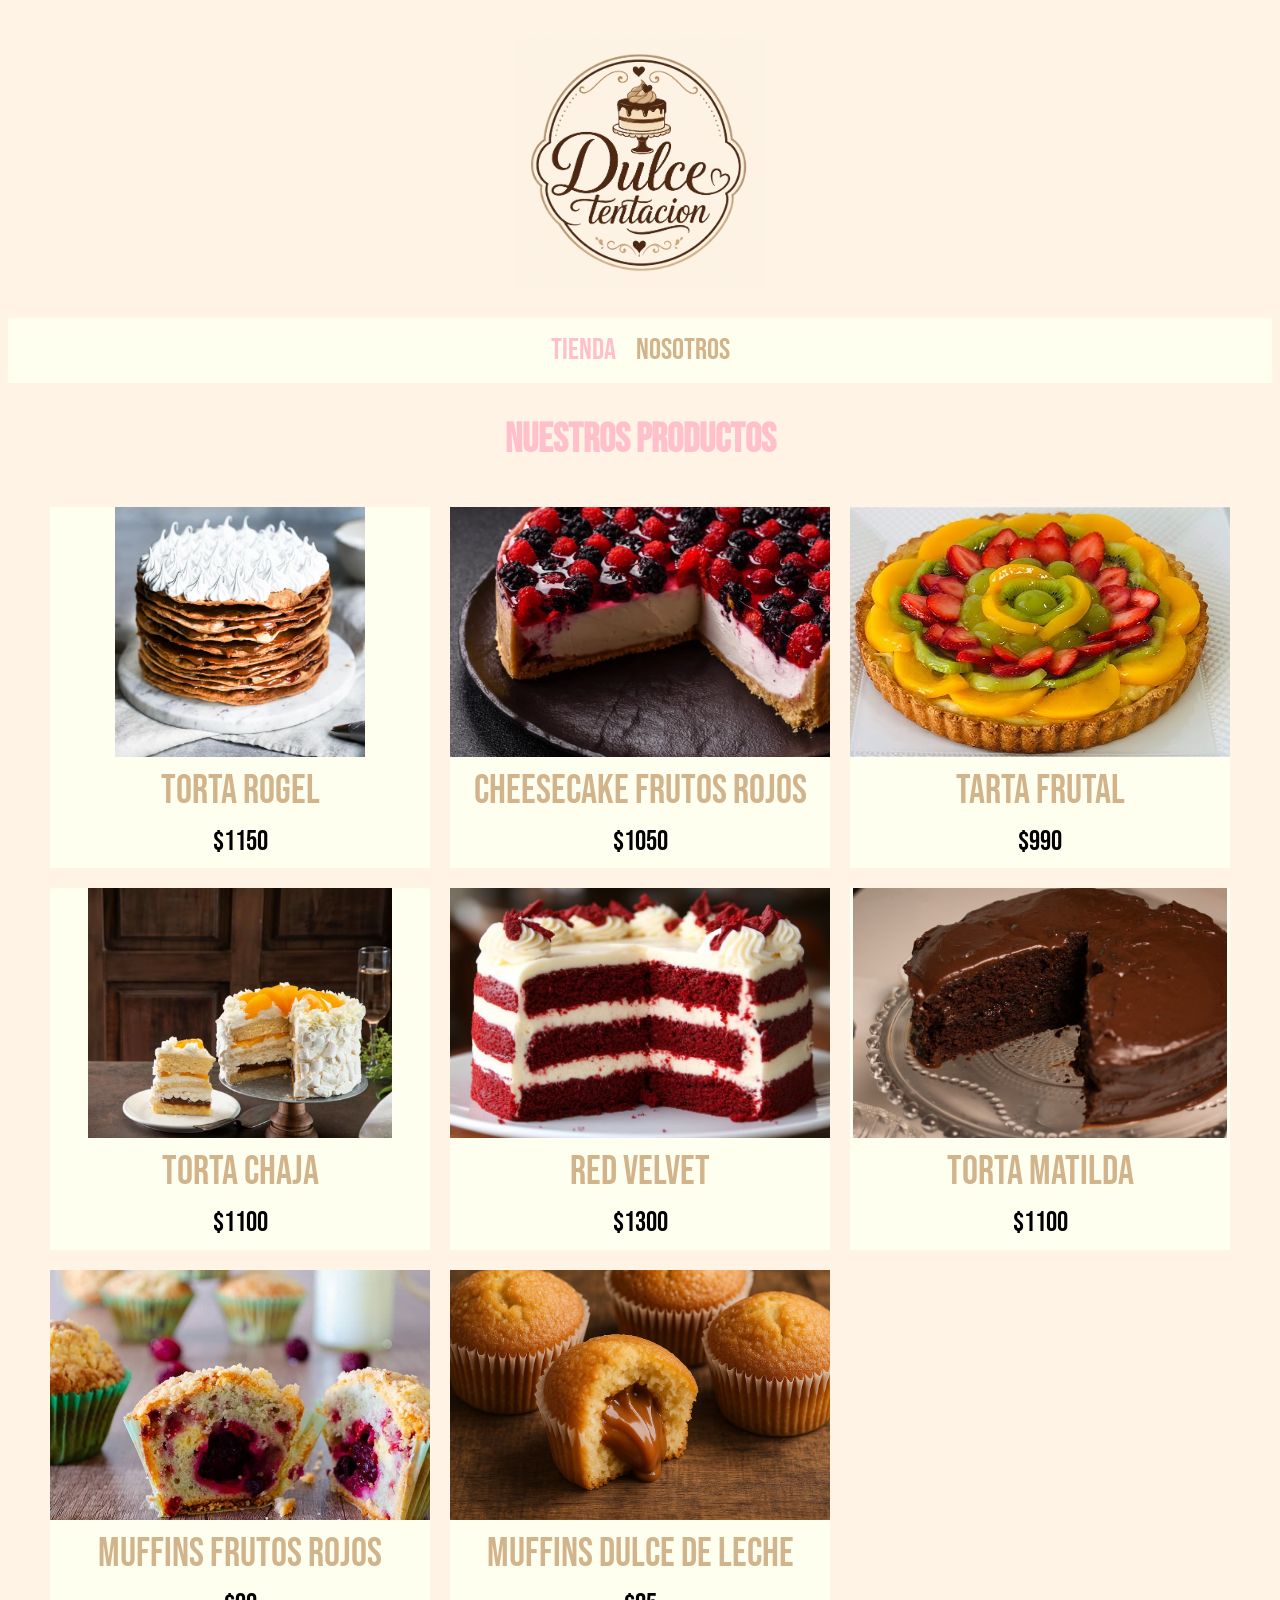
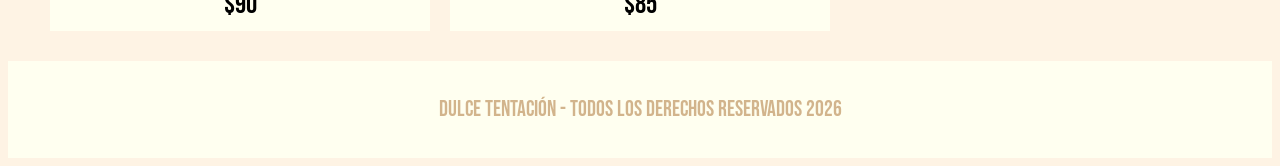
==== index/index.html @ 6352034e "Primer commit" ====
<!DOCTYPE html>
<html lang="en">
    <head>
        <meta charset="UTF-8">
        <meta name="viewport" content="width=device-width, initial-scale=1.0">
        <title>Dulce Tentación</title>
        <link rel="stylesheet" href="css/normalize.css">
        <link rel="preconnect" href="https://fonts.googleapis.com">
        <link rel="preconnect" href="https://fonts.gstatic.com" crossorigin>
        <link
            href="https://fonts.googleapis.com/css2?family=Bebas+Neue&display=swap"
            rel="stylesheet">

        <link rel="stylesheet" href="../style/style.css">

    </head>
    <body>
        <header class="header">
            <a href="index.html">
                <img class="header__logo"
                    src="img/dulcetentacion marron beige.png" alt="logotipo">
            </a>
        </header>

        <nav class="navegacion">
            <a class="navegacion__enlace navegacion__enlace--activo"
                href="index.html">Tienda</a>
            <a class="navegacion__enlace" href="nosotros.html">Nosotros</a>
        </nav>

        <main class="contenedor">
            <h1>Nuestros Productos</h1>
            
                </div> <!--.producto---->
                <div class="grid">
                    <div class="producto">
                        <a href="producto.html">
                            <img class="producto__imagen"
                                src="img/tortarogel.webp">
                            <div class="producto__informacion">
                                <p class="producto__nombre">Torta Rogel</p>
                                <p class="producto__precio">$1150</p>
                            </div>
                        </a>
                    </div> <!--.producto---->
                    <div class="producto">
                        <a href="cheesecake.html">
                            <img class="producto__imagen"
                                src="img/cheesecake.webp">
                            <div class="producto__informacion">
                                <p class="producto__nombre">Cheesecake frutos rojos</p>
                                <p class="producto__precio">$1050</p>
                            </div>
                        </a>
                    </div> <!--.producto---->
                   <div class="producto">
                        <a href="tartafrutal.html">
                            <img class="producto__imagen"
                                src="img/tartafrutal.jpg">
                            <div class="producto__informacion">
                                <p class="producto__nombre">Tarta frutal</p>
                                <p class="producto__precio">$990</p>
                            </div>
                        </a>
                    </div> <!--.producto---->
                     <div class="producto">
                        <a href="chaja.html">
                            <img class="producto__imagen"
                                src="img/tortachaja.avif">
                            <div class="producto__informacion">
                                <p class="producto__nombre">Torta chaja</p>
                                <p class="producto__precio">$1100</p>
                            </div>
                        </a>
                    </div> <!--.producto---->
                    <div class="producto">
                        <a href="redvelvet.html">
                            <img class="producto__imagen"
                                src="img/redvelvet.avif">
                            <div class="producto__informacion">
                                <p class="producto__nombre">Red Velvet</p>
                                <p class="producto__precio">$1300</p>
                            </div>
                        </a>
                    </div> <!--.producto---->
                   <div class="producto">
                        <a href="matilda.html">
                            <img class="producto__imagen"
                                src="img/Tortamatilda.jpg">
                            <div class="producto__informacion">
                                <p class="producto__nombre">Torta matilda</p>
                                <p class="producto__precio">$1100</p>
                            </div>
                        </a>
                    </div> <!--.producto---->
                     <div class="producto">
                        <a href="muffinsfrutosrojos.html">
                            <img class="producto__imagen"
                                src="img/muffinsfrutosrojos.jpg">
                            <div class="producto__informacion">
                                <p class="producto__nombre">Muffins frutos rojos</p>
                                <p class="producto__precio">$90</p>
                            </div>
                        </a>
                    </div> <!--.producto---->
                     <div class="producto">
                        <a href="muffinsddl.html">
                            <img class="producto__imagen"
                                src="img/muffinsddl.avif">
                            <div class="producto__informacion">
                                <p class="producto__nombre">Muffins dulce de leche</p>
                                <p class="producto__precio">$85</p>
                            </div>
                        </a>
                    </div> <!--.producto---->
                    

                
                </div>
            </main>

            <footer class="footer">
                <p class="footer__texto">Dulce Tentación - Todos los derechos
                    reservados 2026</p>
            </footer>

        </body>
    </html>
---- style/style.css ----
:root {
    --primario: #FEF3E4;
    --primarioOscuro: #FFFFF0;
    --secundario: #FFC0CB;
    --secundarioOscuro: rgb(233, 287, 22);
    --blanco: #D2B48C;
    --negro: #000;

    --fuentePrincipal: "Bebas Neue", sans-serif;

}

html {
    box-sizing: border-box;
    font-size: 62.5%;
}

*, *:before, *:after {
    box-sizing: inherit;
}

/** Globales **/
body {
    background: var(--primario);
    font-size: 1.6rem;
    line-height: 1.5;
}

p {
    font-size: 1.8rem;
    font-family: Arial, Helvetica, sans-serif;
    color: var(--blanco);
}

a {
    text-decoration: none;
}

.img{
width: auto;
}


.contenedor {
    max-width: 120rem;
    margin: 0 auto;
}

h1, h2, h3 {
    text-align: center;
    color: var(--secundario);
    font-family: var(--fuentePrincipal);
}

h1 {
    font-size: 4rem;
}

h2 {
    font-size: 3.2rem;
}

h3 {
    font-size: 2.4rem;
}

.header__logo {
    width: 25rem;
    height: auto;
    display: block;
    margin: 3rem auto;
}

/** Header **/
.header {
    display: flex;
    justify-content: center;
}


/** Footer **/
.footer {
    background-color: var(--primarioOscuro);
    padding: 1rem 0;
    margin-top: 2rem;
}

.footer__texto {
    text-align: center;
    font-family: var(--fuentePrincipal);
    font-size: 2.2rem;
}

/** Navegacion **/
.navegacion {
    background-color: var(--primarioOscuro);
    padding: 1rem 0;
    display: flex;
    justify-content: center;
    gap: 2rem;
}

.navegacion__enlace {
    font-family: var(--fuentePrincipal);
    color: var(--blanco);
    font-size: 3rem;
}

.navegacion__enlace--activo,
.navegacion__enlace:hover {
    color: var(--secundario);
}

/** Grid **/
.grid {
    display: grid;
    grid-template-columns: repeat(3, 1fr);
    gap: 3rem;
}

@media(min-width: 768px) {
    .grid {
        grid-template-columns: repeat(3, 1fr);
        column-gap: 2rem;
        row-gap: 2rem;
        padding: 1rem;
    }
}


/** Productos **/
.producto {
    background-color: var(--primarioOscuro);
    display: flex;
    flex-direction: column;
    align-items: center;
}

.producto__imagen {
      width: 100%;
    height: 25rem;
    object-fit: cover;
    display: block;
}

.producto__nombre {
    font-size: 4rem;
}

.producto__precio {
    font-size: 2.8rem;
    color: var(--negro);
}

.producto__nombre,
.producto__precio {
    font-family: var(--fuentePrincipal);
    margin: 1rem 0;
    text-align: center;
    line-height: 1.2;
}

/** Grafico **/
.grafico {
    min-height: 30rem;
    background-repeat: no-repeat;
    background-size: cover;
    grid-column: 1 / 3;
}

.grafico--tortas {
    grid-row: 2 / 3;
    grid-column: 1 / 3;
    background-image: url(../index/img/tortarogel.webp);
}

.grafico--node {
    background-image: url(../index/img/tortarogel.webp);
    grid-row: 4 / 5;
}

@media (min-width: 768px) {
    .grafico--node {
        grid-row: 5 / 6;
        grid-column: 2 / 4;
    }
}

/** Nosotros **/

.nosotros {
    display: grid;
    grid-template-columns: repeat(2, auto);
    gap: 2rem;
}

@media(min-width: 768px) {
    .nosotros {
        grid-template-columns: repeat(2, 1fr) 
        column-gap 2rem;
    }
}

.nosotros__imagen {
    width: 100%;
    max-width: 40rem;
    height: auto;
    justify-self: center;
}

@media (min-width: 768px) {
    .nosotros__imagen {
        grid-column: 2 / 3;
    }
}

/** Bloques **/
.bloques {
    display: grid;
    grid-template-columns: repeat(3, 1fr);
    gap: 8rem;
    max-width: 120rem;
    margin: 0 auto;
    padding: 0 2rem;
}

@media (min-width:768px) {
    .bloques {
        grid-template-columns: repeat(4, 1fr);
        column-gap: 2rem;
    }
}

.bloque {
    text-align: center;
}


.bloque_titulo {
    margin: 0;
}

/** Pagina del producto **/

@media (min-width: 760px) {
    .torta {
        display: grid;
        grid-template-columns: (40rem 1fr);
        gap: 3rem;
        align-items: start;
    }
}

.formulario {
    display: grid;
    grid-template-columns: repeat(2, 1fr);
    gap: 2rem;
}

.formulario_campo {
    border-color: var(--primarioOscuro);
    border-width: 1rem;
    border-style: solid;
    font-size: 2rem;
    font-family: Arial, Helvetica, sans-serif;
    padding: 1rem;
}

.formulario_submit {
    background-color: var(--secundario);
    border: none;
    font-size: 2rem;
    font-family: var(--fuentePrincipal);
    padding: 2rem;
    grid-column: 1 / 3;
    width: 60%;
    justify-self: center;
    transition: background-color .3s ease
}

.formulario_submit:hover {
    font-size: 2.4rem;
    cursor: pointer;
    background-color: var(--blanco);
}

.torta__imagen{
    width: 30rem;
    height: 30rem;
    object-fit: cover;
    border-radius: 1rem;
}

.torta{
    display: flex;
    gap: 3rem;
    align-items: flex-start;
    max-width: 1200px;
    margin: 0 auto;
}

.torta__contenido{
    flex: 1;
}
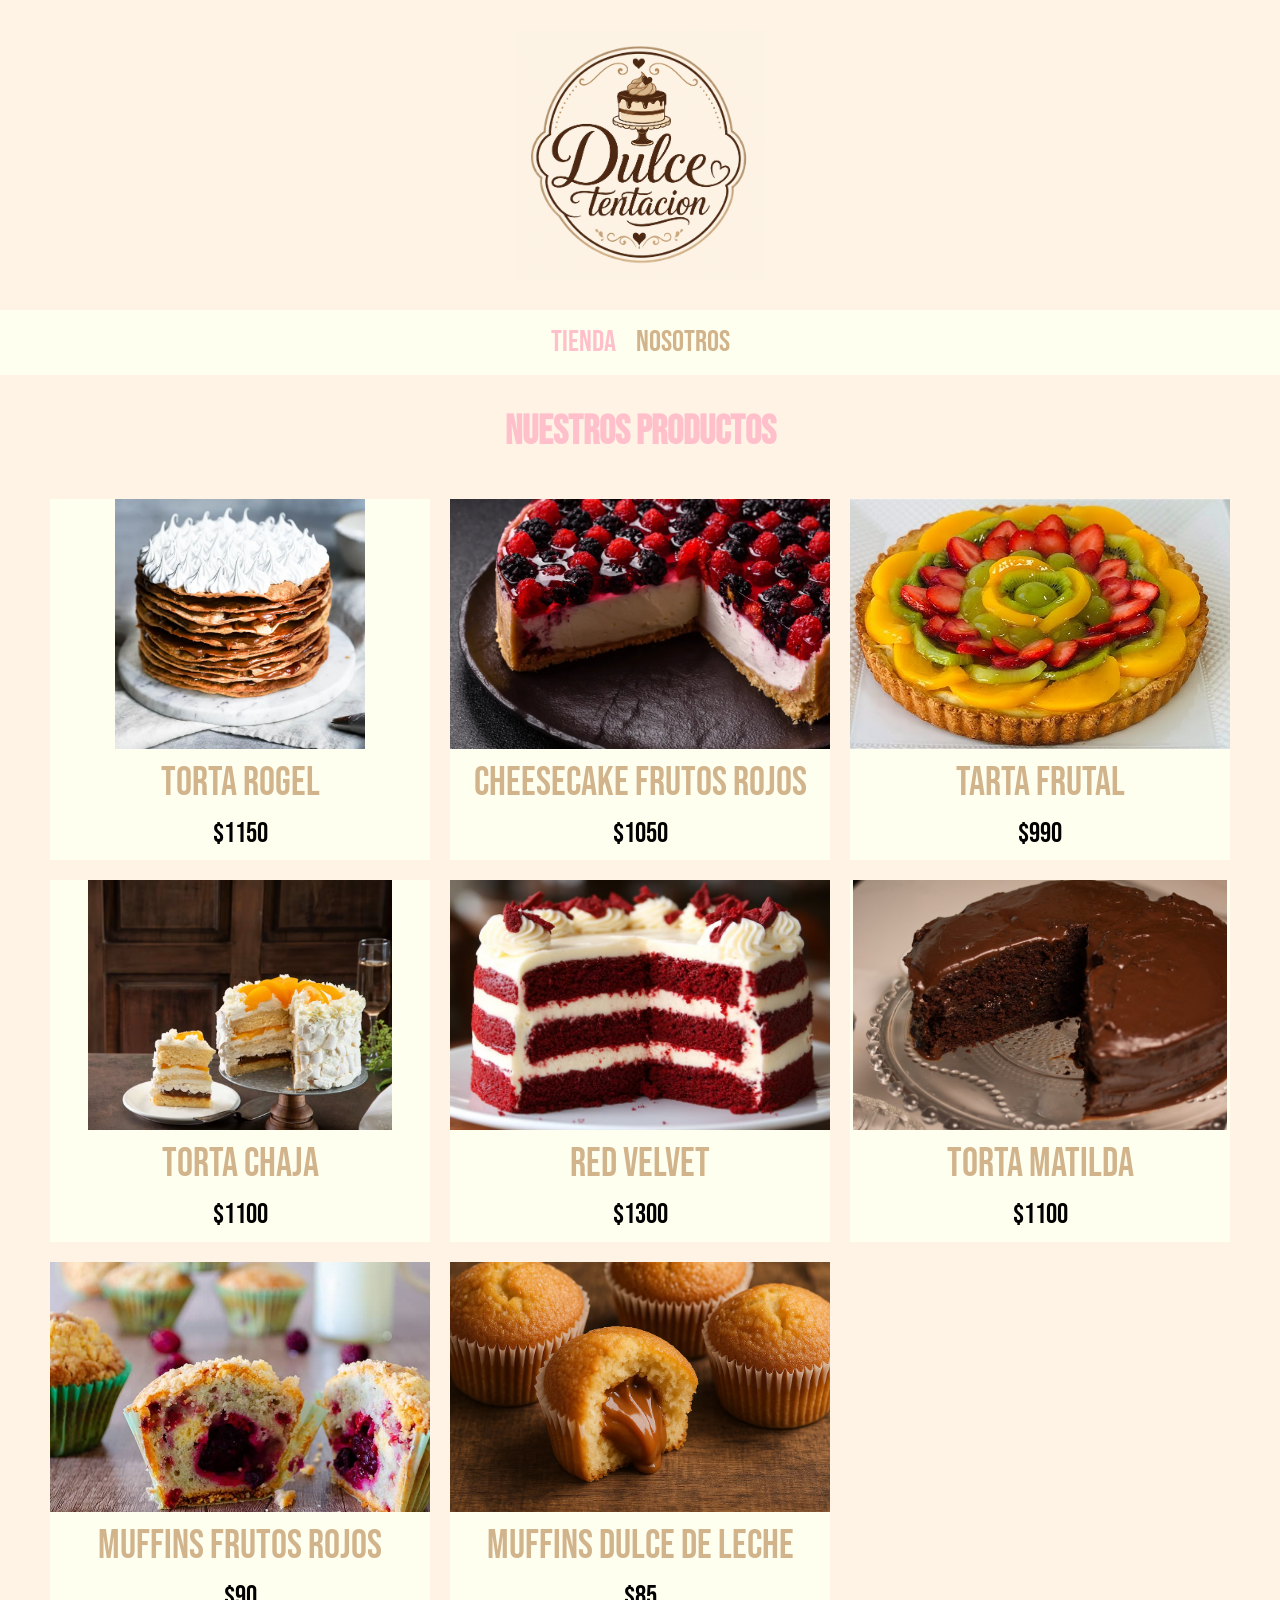
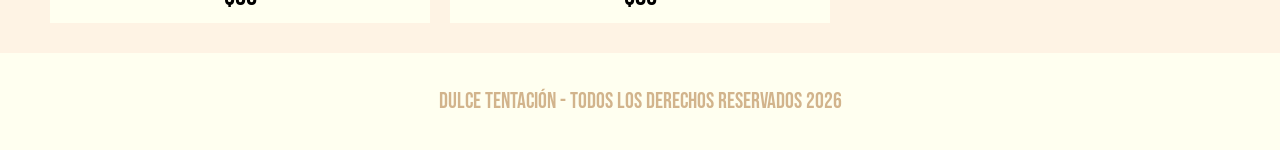
==== commit decf49c1: "corrijo rutas de css" ====
--- a/index/index.html
+++ b/index/index.html
@@ -4,14 +4,14 @@
         <meta charset="UTF-8">
         <meta name="viewport" content="width=device-width, initial-scale=1.0">
         <title>Dulce Tentación</title>
-        <link rel="stylesheet" href="css/normalize.css">
+        <link rel="stylesheet" href="style/normalize.css">
         <link rel="preconnect" href="https://fonts.googleapis.com">
         <link rel="preconnect" href="https://fonts.gstatic.com" crossorigin>
         <link
             href="https://fonts.googleapis.com/css2?family=Bebas+Neue&display=swap"
             rel="stylesheet">
 
-        <link rel="stylesheet" href="../style/style.css">
+        <link rel="stylesheet" href="style/style.css">
 
     </head>
     <body>
@@ -31,7 +31,7 @@
         <main class="contenedor">
             <h1>Nuestros Productos</h1>
             
-                </div> <!--.producto---->
+                 <!--.producto---->
                 <div class="grid">
                     <div class="producto">
                         <a href="producto.html">
--- a/index/style/style.css
+++ b/index/style/style.css
@@ -0,0 +1,304 @@
+:root {
+    --primario: #FEF3E4;
+    --primarioOscuro: #FFFFF0;
+    --secundario: #FFC0CB;
+    --secundarioOscuro: rgb(233, 287, 22);
+    --blanco: #D2B48C;
+    --negro: #000;
+
+    --fuentePrincipal: "Bebas Neue", sans-serif;
+
+}
+
+html {
+    box-sizing: border-box;
+    font-size: 62.5%;
+}
+
+*, *:before, *:after {
+    box-sizing: inherit;
+}
+
+/** Globales **/
+body {
+    background: var(--primario);
+    font-size: 1.6rem;
+    line-height: 1.5;
+}
+
+p {
+    font-size: 1.8rem;
+    font-family: Arial, Helvetica, sans-serif;
+    color: var(--blanco);
+}
+
+a {
+    text-decoration: none;
+}
+
+.img{
+width: auto;
+}
+
+
+.contenedor {
+    max-width: 120rem;
+    margin: 0 auto;
+}
+
+h1, h2, h3 {
+    text-align: center;
+    color: var(--secundario);
+    font-family: var(--fuentePrincipal);
+}
+
+h1 {
+    font-size: 4rem;
+}
+
+h2 {
+    font-size: 3.2rem;
+}
+
+h3 {
+    font-size: 2.4rem;
+}
+
+.header__logo {
+    width: 25rem;
+    height: auto;
+    display: block;
+    margin: 3rem auto;
+}
+
+/** Header **/
+.header {
+    display: flex;
+    justify-content: center;
+}
+
+
+/** Footer **/
+.footer {
+    background-color: var(--primarioOscuro);
+    padding: 1rem 0;
+    margin-top: 2rem;
+}
+
+.footer__texto {
+    text-align: center;
+    font-family: var(--fuentePrincipal);
+    font-size: 2.2rem;
+}
+
+/** Navegacion **/
+.navegacion {
+    background-color: var(--primarioOscuro);
+    padding: 1rem 0;
+    display: flex;
+    justify-content: center;
+    gap: 2rem;
+}
+
+.navegacion__enlace {
+    font-family: var(--fuentePrincipal);
+    color: var(--blanco);
+    font-size: 3rem;
+}
+
+.navegacion__enlace--activo,
+.navegacion__enlace:hover {
+    color: var(--secundario);
+}
+
+/** Grid **/
+.grid {
+    display: grid;
+    grid-template-columns: repeat(3, 1fr);
+    gap: 3rem;
+}
+
+@media(min-width: 768px) {
+    .grid {
+        grid-template-columns: repeat(3, 1fr);
+        column-gap: 2rem;
+        row-gap: 2rem;
+        padding: 1rem;
+    }
+}
+
+
+/** Productos **/
+.producto {
+    background-color: var(--primarioOscuro);
+    display: flex;
+    flex-direction: column;
+    align-items: center;
+}
+
+.producto__imagen {
+      width: 100%;
+    height: 25rem;
+    object-fit: cover;
+    display: block;
+}
+
+.producto__nombre {
+    font-size: 4rem;
+}
+
+.producto__precio {
+    font-size: 2.8rem;
+    color: var(--negro);
+}
+
+.producto__nombre,
+.producto__precio {
+    font-family: var(--fuentePrincipal);
+    margin: 1rem 0;
+    text-align: center;
+    line-height: 1.2;
+}
+
+/** Grafico **/
+.grafico {
+    min-height: 30rem;
+    background-repeat: no-repeat;
+    background-size: cover;
+    grid-column: 1 / 3;
+}
+
+.grafico--tortas {
+    grid-row: 2 / 3;
+    grid-column: 1 / 3;
+    background-image: url(../index/img/tortarogel.webp);
+}
+
+.grafico--node {
+    background-image: url(../index/img/tortarogel.webp);
+    grid-row: 4 / 5;
+}
+
+@media (min-width: 768px) {
+    .grafico--node {
+        grid-row: 5 / 6;
+        grid-column: 2 / 4;
+    }
+}
+
+/** Nosotros **/
+
+.nosotros {
+    display: grid;
+    grid-template-columns: repeat(2, auto);
+    gap: 2rem;
+}
+
+@media(min-width: 768px) {
+    .nosotros {
+        grid-template-columns: repeat(2, 1fr) 
+        column-gap 2rem;
+    }
+}
+
+.nosotros__imagen {
+    width: 100%;
+    max-width: 40rem;
+    height: auto;
+    justify-self: center;
+}
+
+@media (min-width: 768px) {
+    .nosotros__imagen {
+        grid-column: 2 / 3;
+    }
+}
+
+/** Bloques **/
+.bloques {
+    display: grid;
+    grid-template-columns: repeat(3, 1fr);
+    gap: 8rem;
+    max-width: 120rem;
+    margin: 0 auto;
+    padding: 0 2rem;
+}
+
+@media (min-width:768px) {
+    .bloques {
+        grid-template-columns: repeat(4, 1fr);
+        column-gap: 2rem;
+    }
+}
+
+.bloque {
+    text-align: center;
+}
+
+
+.bloque_titulo {
+    margin: 0;
+}
+
+/** Pagina del producto **/
+
+@media (min-width: 760px) {
+    .torta {
+        display: grid;
+        grid-template-columns: (40rem 1fr);
+        gap: 3rem;
+        align-items: start;
+    }
+}
+
+.formulario {
+    display: grid;
+    grid-template-columns: repeat(2, 1fr);
+    gap: 2rem;
+}
+
+.formulario_campo {
+    border-color: var(--primarioOscuro);
+    border-width: 1rem;
+    border-style: solid;
+    font-size: 2rem;
+    font-family: Arial, Helvetica, sans-serif;
+    padding: 1rem;
+}
+
+.formulario_submit {
+    background-color: var(--secundario);
+    border: none;
+    font-size: 2rem;
+    font-family: var(--fuentePrincipal);
+    padding: 2rem;
+    grid-column: 1 / 3;
+    width: 60%;
+    justify-self: center;
+    transition: background-color .3s ease
+}
+
+.formulario_submit:hover {
+    font-size: 2.4rem;
+    cursor: pointer;
+    background-color: var(--blanco);
+}
+
+.torta__imagen{
+    width: 30rem;
+    height: 30rem;
+    object-fit: cover;
+    border-radius: 1rem;
+}
+
+.torta{
+    display: flex;
+    gap: 3rem;
+    align-items: flex-start;
+    max-width: 1200px;
+    margin: 0 auto;
+}
+
+.torta__contenido{
+    flex: 1;
+}
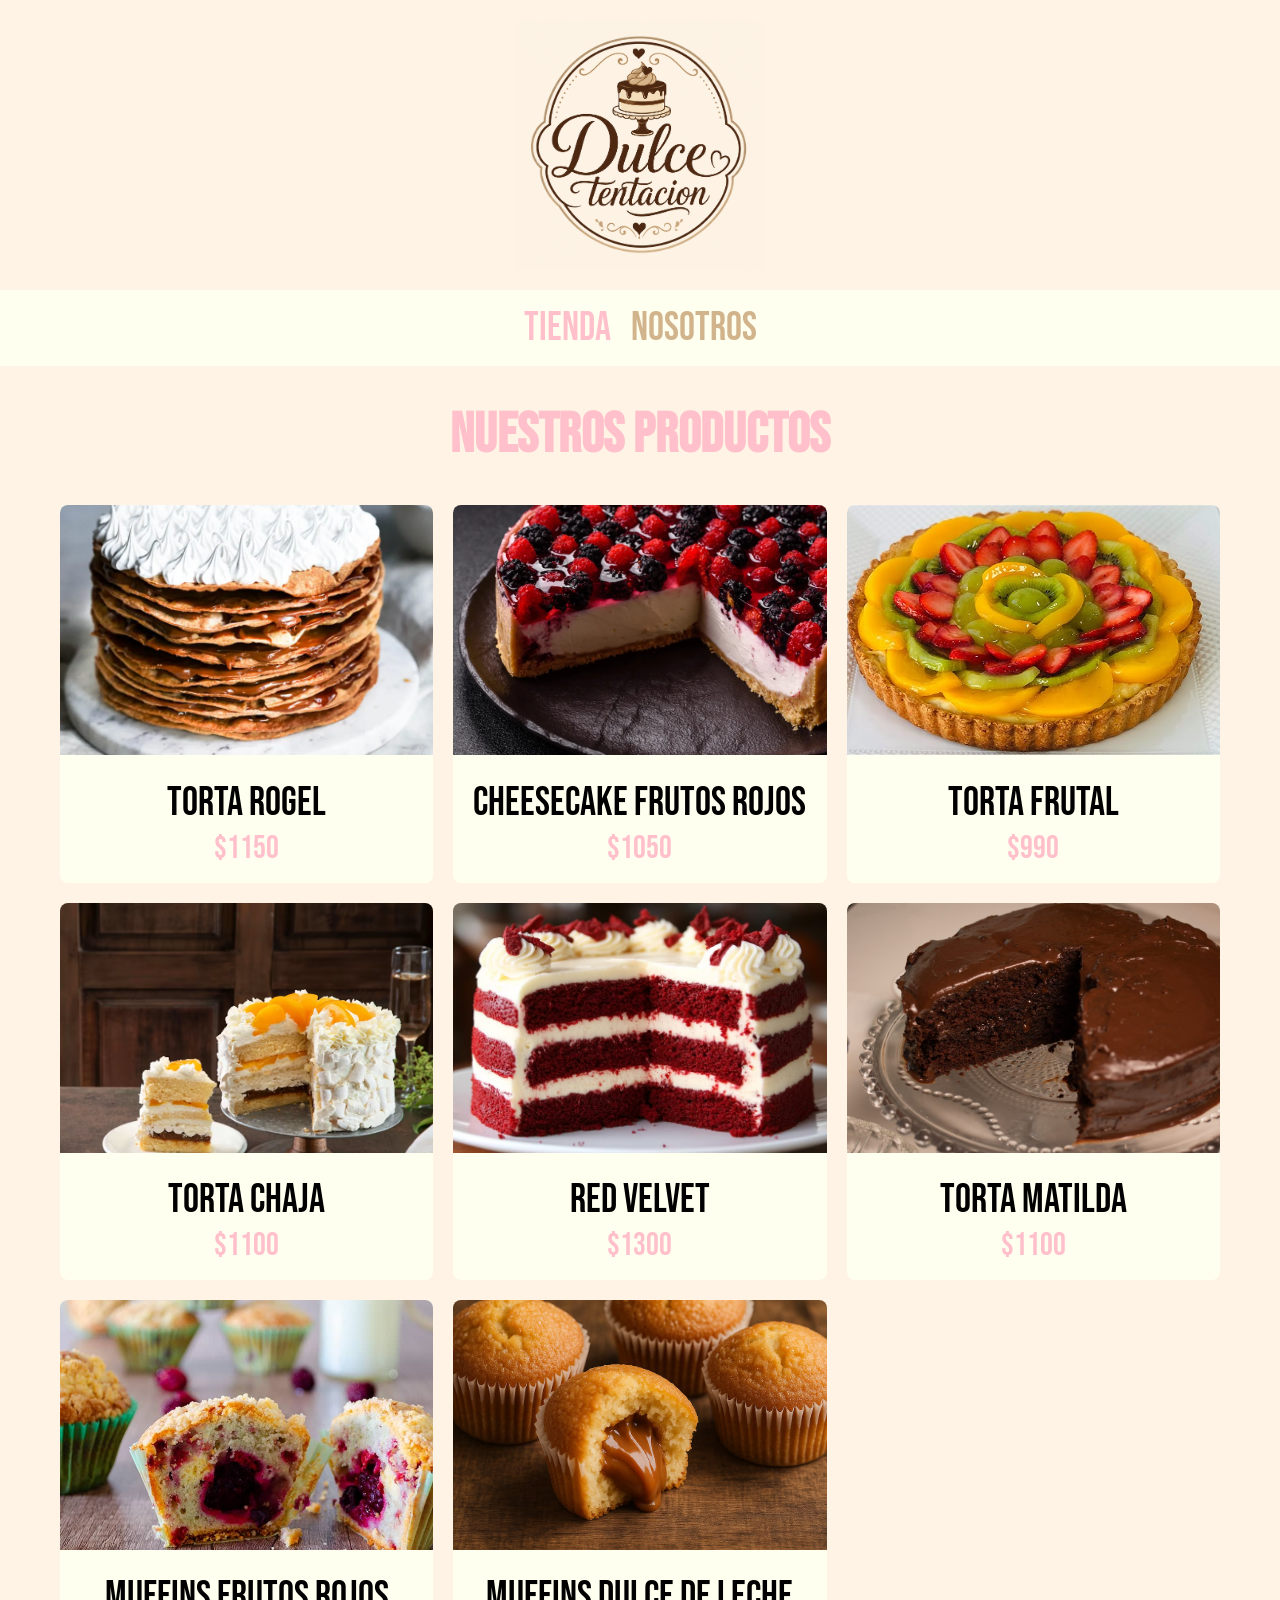
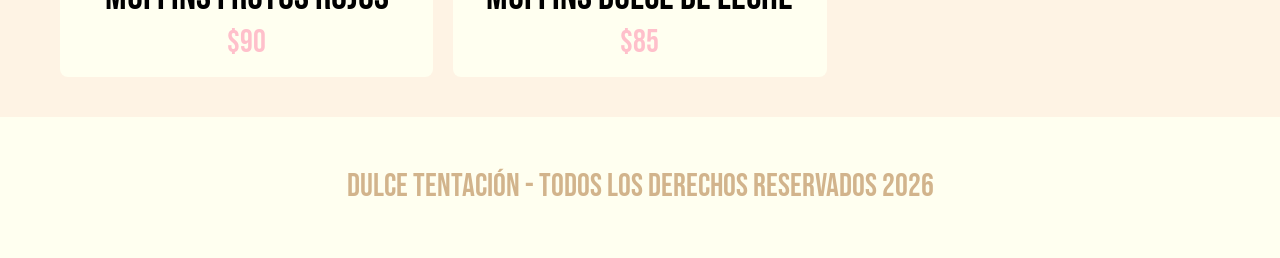
==== commit 1f1c64d7: "Actualizo diseño y pagina nosotros" ====
--- a/index/index.html
+++ b/index/index.html
@@ -1,128 +1,158 @@
 <!DOCTYPE html>
-<html lang="en">
+<html lang="es">
     <head>
         <meta charset="UTF-8">
         <meta name="viewport" content="width=device-width, initial-scale=1.0">
         <title>Dulce Tentación</title>
+
         <link rel="stylesheet" href="style/normalize.css">
+
         <link rel="preconnect" href="https://fonts.googleapis.com">
         <link rel="preconnect" href="https://fonts.gstatic.com" crossorigin>
+
         <link
             href="https://fonts.googleapis.com/css2?family=Bebas+Neue&display=swap"
             rel="stylesheet">
 
         <link rel="stylesheet" href="style/style.css">
+    </head>
 
-    </head>
     <body>
+
         <header class="header">
             <a href="index.html">
                 <img class="header__logo"
-                    src="img/dulcetentacion marron beige.png" alt="logotipo">
+                    src="img/dulcetentacion marron beige.png"
+                    alt="Logotipo Dulce Tentación">
             </a>
         </header>
 
         <nav class="navegacion">
             <a class="navegacion__enlace navegacion__enlace--activo"
-                href="index.html">Tienda</a>
-            <a class="navegacion__enlace" href="nosotros.html">Nosotros</a>
+                href="index.html">
+                Tienda
+            </a>
+
+            <a class="navegacion__enlace" href="nosotros.html">
+                Nosotros
+            </a>
         </nav>
 
         <main class="contenedor">
+
             <h1>Nuestros Productos</h1>
-            
-                 <!--.producto---->
-                <div class="grid">
-                    <div class="producto">
-                        <a href="producto.html">
-                            <img class="producto__imagen"
-                                src="img/tortarogel.webp">
-                            <div class="producto__informacion">
-                                <p class="producto__nombre">Torta Rogel</p>
-                                <p class="producto__precio">$1150</p>
-                            </div>
-                        </a>
-                    </div> <!--.producto---->
-                    <div class="producto">
-                        <a href="cheesecake.html">
-                            <img class="producto__imagen"
-                                src="img/cheesecake.webp">
-                            <div class="producto__informacion">
-                                <p class="producto__nombre">Cheesecake frutos rojos</p>
-                                <p class="producto__precio">$1050</p>
-                            </div>
-                        </a>
-                    </div> <!--.producto---->
-                   <div class="producto">
-                        <a href="tartafrutal.html">
-                            <img class="producto__imagen"
-                                src="img/tartafrutal.jpg">
-                            <div class="producto__informacion">
-                                <p class="producto__nombre">Tarta frutal</p>
-                                <p class="producto__precio">$990</p>
-                            </div>
-                        </a>
-                    </div> <!--.producto---->
-                     <div class="producto">
-                        <a href="chaja.html">
-                            <img class="producto__imagen"
-                                src="img/tortachaja.avif">
-                            <div class="producto__informacion">
-                                <p class="producto__nombre">Torta chaja</p>
-                                <p class="producto__precio">$1100</p>
-                            </div>
-                        </a>
-                    </div> <!--.producto---->
-                    <div class="producto">
-                        <a href="redvelvet.html">
-                            <img class="producto__imagen"
-                                src="img/redvelvet.avif">
-                            <div class="producto__informacion">
-                                <p class="producto__nombre">Red Velvet</p>
-                                <p class="producto__precio">$1300</p>
-                            </div>
-                        </a>
-                    </div> <!--.producto---->
-                   <div class="producto">
-                        <a href="matilda.html">
-                            <img class="producto__imagen"
-                                src="img/Tortamatilda.jpg">
-                            <div class="producto__informacion">
-                                <p class="producto__nombre">Torta matilda</p>
-                                <p class="producto__precio">$1100</p>
-                            </div>
-                        </a>
-                    </div> <!--.producto---->
-                     <div class="producto">
-                        <a href="muffinsfrutosrojos.html">
-                            <img class="producto__imagen"
-                                src="img/muffinsfrutosrojos.jpg">
-                            <div class="producto__informacion">
-                                <p class="producto__nombre">Muffins frutos rojos</p>
-                                <p class="producto__precio">$90</p>
-                            </div>
-                        </a>
-                    </div> <!--.producto---->
-                     <div class="producto">
-                        <a href="muffinsddl.html">
-                            <img class="producto__imagen"
-                                src="img/muffinsddl.avif">
-                            <div class="producto__informacion">
-                                <p class="producto__nombre">Muffins dulce de leche</p>
-                                <p class="producto__precio">$85</p>
-                            </div>
-                        </a>
-                    </div> <!--.producto---->
-                    
 
-                
+            <div class="grid">
+
+                <div class="producto">
+                    <a href="producto.html">
+                        <img class="producto__imagen" src="img/tortarogel.webp"
+                            alt="Torta Rogel">
+
+                        <div class="producto__informacion">
+                            <p class="producto__nombre">Torta Rogel</p>
+                            <p class="producto__precio">$1150</p>
+                        </div>
+                    </a>
                 </div>
-            </main>
 
-            <footer class="footer">
-                <p class="footer__texto">Dulce Tentación - Todos los derechos
-                    reservados 2026</p>
-            </footer>
+                <div class="producto">
+                    <a href="cheesecake.html">
+                        <img class="producto__imagen" src="img/cheesecake.webp"
+                            alt="Cheesecake">
 
-        </body>
-    </html>+                        <div class="producto__informacion">
+                            <p class="producto__nombre">Cheesecake frutos
+                                rojos</p>
+                            <p class="producto__precio">$1050</p>
+                        </div>
+                    </a>
+                </div>
+
+                <div class="producto">
+                    <a href="tartafrutal.html">
+                        <img class="producto__imagen" src="img/tartafrutal.jpg"
+                            alt="Torta Frutal">
+
+                        <div class="producto__informacion">
+                            <p class="producto__nombre">Torta frutal</p>
+                            <p class="producto__precio">$990</p>
+                        </div>
+                    </a>
+                </div>
+
+                <div class="producto">
+                    <a href="chaja.html">
+                        <img class="producto__imagen" src="img/tortachaja.avif"
+                            alt="Torta Chaja">
+
+                        <div class="producto__informacion">
+                            <p class="producto__nombre">Torta Chaja</p>
+                            <p class="producto__precio">$1100</p>
+                        </div>
+                    </a>
+                </div>
+
+                <div class="producto">
+                    <a href="redvelvet.html">
+                        <img class="producto__imagen" src="img/redvelvet.avif"
+                            alt="Red Velvet">
+
+                        <div class="producto__informacion">
+                            <p class="producto__nombre">Red Velvet</p>
+                            <p class="producto__precio">$1300</p>
+                        </div>
+                    </a>
+                </div>
+
+                <div class="producto">
+                    <a href="matilda.html">
+                        <img class="producto__imagen" src="img/Tortamatilda.jpg"
+                            alt="Torta Matilda">
+
+                        <div class="producto__informacion">
+                            <p class="producto__nombre">Torta Matilda</p>
+                            <p class="producto__precio">$1100</p>
+                        </div>
+                    </a>
+                </div>
+
+                <div class="producto">
+                    <a href="muffinsfrutosrojos.html">
+                        <img class="producto__imagen"
+                            src="img/muffinsfrutosrojos.jpg"
+                            alt="Muffins frutos rojos">
+
+                        <div class="producto__informacion">
+                            <p class="producto__nombre">Muffins frutos rojos</p>
+                            <p class="producto__precio">$90</p>
+                        </div>
+                    </a>
+                </div>
+
+                <div class="producto">
+                    <a href="muffinsddl.html">
+                        <img class="producto__imagen" src="img/muffinsddl.avif"
+                            alt="Muffins dulce de leche">
+
+                        <div class="producto__informacion">
+                            <p class="producto__nombre">Muffins dulce de
+                                leche</p>
+                            <p class="producto__precio">$85</p>
+                        </div>
+                    </a>
+                </div>
+
+            </div>
+
+        </main>
+
+        <footer class="footer">
+            <p class="footer__texto">
+                Dulce Tentación - Todos los derechos reservados 2026
+            </p>
+        </footer>
+
+    </body>
+
+</html>
--- a/index/style/style.css
+++ b/index/style/style.css
@@ -2,303 +2,305 @@
     --primario: #FEF3E4;
     --primarioOscuro: #FFFFF0;
     --secundario: #FFC0CB;
-    --secundarioOscuro: rgb(233, 287, 22);
     --blanco: #D2B48C;
     --negro: #000;
-
     --fuentePrincipal: "Bebas Neue", sans-serif;
-
-}
-
-html {
+}
+
+* {
     box-sizing: border-box;
-    font-size: 62.5%;
-}
-
-*, *:before, *:after {
-    box-sizing: inherit;
-}
-
-/** Globales **/
+}
+
 body {
     background: var(--primario);
-    font-size: 1.6rem;
-    line-height: 1.5;
-}
-
-p {
-    font-size: 1.8rem;
-    font-family: Arial, Helvetica, sans-serif;
-    color: var(--blanco);
-}
-
-a {
-    text-decoration: none;
-}
-
-.img{
-width: auto;
-}
-
+    font-family: Arial, sans-serif;
+    margin: 0;
+    padding: 0;
+}
 
 .contenedor {
-    max-width: 120rem;
+    max-width: 1200px;
     margin: 0 auto;
-}
-
-h1, h2, h3 {
-    text-align: center;
-    color: var(--secundario);
-    font-family: var(--fuentePrincipal);
+    padding: 0 20px;
 }
 
 h1 {
-    font-size: 4rem;
-}
-
-h2 {
-    font-size: 3.2rem;
-}
-
-h3 {
-    font-size: 2.4rem;
+    text-align: center;
+    color: var(--secundario);
+    font-family: var(--fuentePrincipal);
+    font-size: 3.5rem;
 }
 
 .header__logo {
-    width: 25rem;
-    height: auto;
     display: block;
-    margin: 3rem auto;
-}
-
-/** Header **/
-.header {
+    max-width: 250px;
+    width: 80%;
+    margin: 20px auto;
+}
+
+.navegacion {
+    background-color: var(--primarioOscuro);
+    padding: 15px;
     display: flex;
     justify-content: center;
-}
-
-
-/** Footer **/
-.footer {
-    background-color: var(--primarioOscuro);
-    padding: 1rem 0;
-    margin-top: 2rem;
-}
-
-.footer__texto {
-    text-align: center;
-    font-family: var(--fuentePrincipal);
-    font-size: 2.2rem;
-}
-
-/** Navegacion **/
-.navegacion {
-    background-color: var(--primarioOscuro);
-    padding: 1rem 0;
-    display: flex;
-    justify-content: center;
-    gap: 2rem;
+    gap: 20px;
 }
 
 .navegacion__enlace {
     font-family: var(--fuentePrincipal);
     color: var(--blanco);
-    font-size: 3rem;
-}
-
-.navegacion__enlace--activo,
-.navegacion__enlace:hover {
-    color: var(--secundario);
-}
-
-/** Grid **/
+    font-size: 2.5rem;
+    text-decoration: none;
+}
+
+.navegacion__enlace--activo {
+    color: var(--secundario);
+}
+
+/* --- LA MAGIA RESPONSIVE FÁCIL ACÁ --- */
 .grid {
     display: grid;
-    grid-template-columns: repeat(3, 1fr);
-    gap: 3rem;
-}
-
-@media(min-width: 768px) {
-    .grid {
-        grid-template-columns: repeat(3, 1fr);
-        column-gap: 2rem;
-        row-gap: 2rem;
-        padding: 1rem;
-    }
-}
-
-
-/** Productos **/
+    /* Esto le dice: poné columnas de mínimo 280px. Si no entrás, tirate abajo solo */
+    grid-template-columns: repeat(auto-fit, minmax(280px, 1fr));
+    gap: 20px;
+    width: 100%;
+}
+
 .producto {
     background-color: var(--primarioOscuro);
+    border-radius: 8px;
+    overflow: hidden;
+}
+
+.producto>a {
+    text-decoration: none;
+    color: inherit;
+    display: block;
+}
+
+.producto__imagen {
+    width: 100%;
+    height: 250px;
+    object-fit: cover;
+}
+
+.producto__informacion {
+    padding: 15px;
+    text-align: center;
+}
+
+.producto__nombre {
+    font-family: var(--fuentePrincipal);
+    font-size: 2.5rem;
+    margin: 5px 0;
+}
+
+.producto__precio {
+    font-family: var(--fuentePrincipal);
+    font-size: 2rem;
+    color: var(--secundario);
+    margin: 0;
+}
+
+.footer {
+    background-color: var(--primarioOscuro);
+    text-align: center;
+    padding: 20px;
+    margin-top: 40px;
+    font-family: var(--fuentePrincipal);
+    font-size: 2rem;
+    color: var(--blanco);
+}
+
+/* ===== PRUEBA RESPONSIVE ===== */
+
+.footer {
+    background-color: var(--primarioOscuro);
+    text-align: center;
+    padding: 20px;
+    margin-top: 40px;
+    font-family: var(--fuentePrincipal);
+    font-size: 2rem;
+    color: var(--blanco);
+}
+
+@media (min-width: 768px) {
+    .dos-columnas {
+        display: grid;
+        grid-template-columns: 50% 50%;
+    }
+}
+
+/* PRODUCTO INDIVIDUAL */
+
+.torta {
+    display: grid;
+    grid-template-columns: 1fr 1fr;
+    gap: 40px;
+    align-items: center;
+    margin-top: 40px;
+}
+
+.torta__imagen {
+    width: 100%;
+    height: 500px;
+    object-fit: cover;
+    border-radius: 10px;
+}
+
+.torta__contenido {
+    font-size: 1.2rem;
+    line-height: 1.6;
+}
+
+.formulario {
     display: flex;
     flex-direction: column;
-    align-items: center;
-}
-
-.producto__imagen {
-      width: 100%;
-    height: 25rem;
-    object-fit: cover;
-    display: block;
-}
-
-.producto__nombre {
-    font-size: 4rem;
-}
-
-.producto__precio {
-    font-size: 2.8rem;
-    color: var(--negro);
-}
-
-.producto__nombre,
-.producto__precio {
-    font-family: var(--fuentePrincipal);
-    margin: 1rem 0;
-    text-align: center;
-    line-height: 1.2;
-}
-
-/** Grafico **/
-.grafico {
-    min-height: 30rem;
-    background-repeat: no-repeat;
-    background-size: cover;
-    grid-column: 1 / 3;
-}
-
-.grafico--tortas {
-    grid-row: 2 / 3;
-    grid-column: 1 / 3;
-    background-image: url(../index/img/tortarogel.webp);
-}
-
-.grafico--node {
-    background-image: url(../index/img/tortarogel.webp);
-    grid-row: 4 / 5;
-}
-
-@media (min-width: 768px) {
-    .grafico--node {
-        grid-row: 5 / 6;
-        grid-column: 2 / 4;
-    }
-}
-
-/** Nosotros **/
+    gap: 20px;
+    margin-top: 30px;
+}
+
+.formulario_campo {
+    padding: 15px;
+    font-size: 1rem;
+    border: 1px solid #ccc;
+    border-radius: 5px;
+}
+
+.formulario_submit {
+    background-color: var(--secundario);
+    color: white;
+    border: none;
+    padding: 15px;
+    font-size: 1.2rem;
+    cursor: pointer;
+    border-radius: 5px;
+}
+
+
+@media (max-width: 768px) {
+
+    .torta {
+        grid-template-columns: 1fr;
+    }
+
+    .torta__imagen {
+        height: 350px;
+    }
+
+}
+
+.formulario_submit {
+    background-color: var(--secundario);
+    color: var(--blanco);
+    border: none;
+    padding: 15px;
+    font-family: var(--fuentePrincipal);
+    font-size: 2rem;
+    cursor: pointer;
+    border-radius: 5px;
+}
+
+.formulario_submit:hover {
+    background-color: var(--primarioOscuro);
+}
+
+/* ORDEN PAGINA NOSOTROS */
 
 .nosotros {
     display: grid;
-    grid-template-columns: repeat(2, auto);
-    gap: 2rem;
-}
-
-@media(min-width: 768px) {
-    .nosotros {
-        grid-template-columns: repeat(2, 1fr) 
-        column-gap 2rem;
-    }
+    grid-template-columns: 1fr 1fr;
+    gap: 40px;
+    align-items: center;
 }
 
 .nosotros__imagen {
     width: 100%;
-    max-width: 40rem;
-    height: auto;
-    justify-self: center;
-}
-
-@media (min-width: 768px) {
-    .nosotros__imagen {
-        grid-column: 2 / 3;
-    }
-}
-
-/** Bloques **/
+    max-width: 400px;
+    margin: 0 auto;
+}
+
+
 .bloques {
     display: grid;
     grid-template-columns: repeat(3, 1fr);
-    gap: 8rem;
-    max-width: 120rem;
-    margin: 0 auto;
-    padding: 0 2rem;
-}
-
-@media (min-width:768px) {
+    gap: 30px;
+}
+
+
+.bloque {
+    text-align: center;
+}
+
+
+.bloque_imagen {
+    width: 100px;
+    height: auto;
+}
+
+
+@media (max-width: 768px) {
+
+    .nosotros {
+        grid-template-columns: 1fr;
+    }
+
     .bloques {
-        grid-template-columns: repeat(4, 1fr);
-        column-gap: 2rem;
-    }
-}
+        grid-template-columns: 1fr;
+    }
+
+}
+
+/* AJUSTES FINALES NOSOTROS */
+
+.nosotros__contenido p {
+    font-family: var(--fuentePrincipal);
+    color: var(--blanco);
+    font-size: 1.8rem;
+    line-height: 1.6;
+}
+
+
+.nosotros__imagen {
+    width: 100%;
+    max-width: 350px;
+}
+
+
+.comprar_titulo {
+    font-family: var(--fuentePrincipal);
+    color: var(--secundario);
+    font-size: 3rem;
+    text-align: center;
+}
+
 
 .bloque {
     text-align: center;
 }
 
 
-.bloque_titulo {
-    margin: 0;
-}
-
-/** Pagina del producto **/
-
-@media (min-width: 760px) {
-    .torta {
-        display: grid;
-        grid-template-columns: (40rem 1fr);
-        gap: 3rem;
-        align-items: start;
-    }
-}
-
-.formulario {
-    display: grid;
-    grid-template-columns: repeat(2, 1fr);
-    gap: 2rem;
-}
-
-.formulario_campo {
-    border-color: var(--primarioOscuro);
-    border-width: 1rem;
-    border-style: solid;
-    font-size: 2rem;
-    font-family: Arial, Helvetica, sans-serif;
-    padding: 1rem;
-}
-
-.formulario_submit {
-    background-color: var(--secundario);
-    border: none;
-    font-size: 2rem;
-    font-family: var(--fuentePrincipal);
-    padding: 2rem;
-    grid-column: 1 / 3;
-    width: 60%;
-    justify-self: center;
-    transition: background-color .3s ease
-}
-
-.formulario_submit:hover {
-    font-size: 2.4rem;
-    cursor: pointer;
-    background-color: var(--blanco);
-}
-
-.torta__imagen{
-    width: 30rem;
-    height: 30rem;
-    object-fit: cover;
-    border-radius: 1rem;
-}
-
-.torta{
-    display: flex;
-    gap: 3rem;
-    align-items: flex-start;
-    max-width: 1200px;
-    margin: 0 auto;
-}
-
-.torta__contenido{
-    flex: 1;
+.bloque_imagen {
+    width: 120px;
+    height: auto;
+    margin-bottom: 20px;
+}
+
+
+.bloque__titulo {
+    font-family: var(--fuentePrincipal);
+    color: var(--secundario);
+    font-size: 2.3rem;
+}
+
+
+.bloque p {
+    font-family: var(--fuentePrincipal);
+    color: var(--blanco);
+    font-size: 1.5rem;
+    line-height: 1.6;
+}
+
+.nosotros__contenido {
+    grid-column: 1 / -1;
 }
